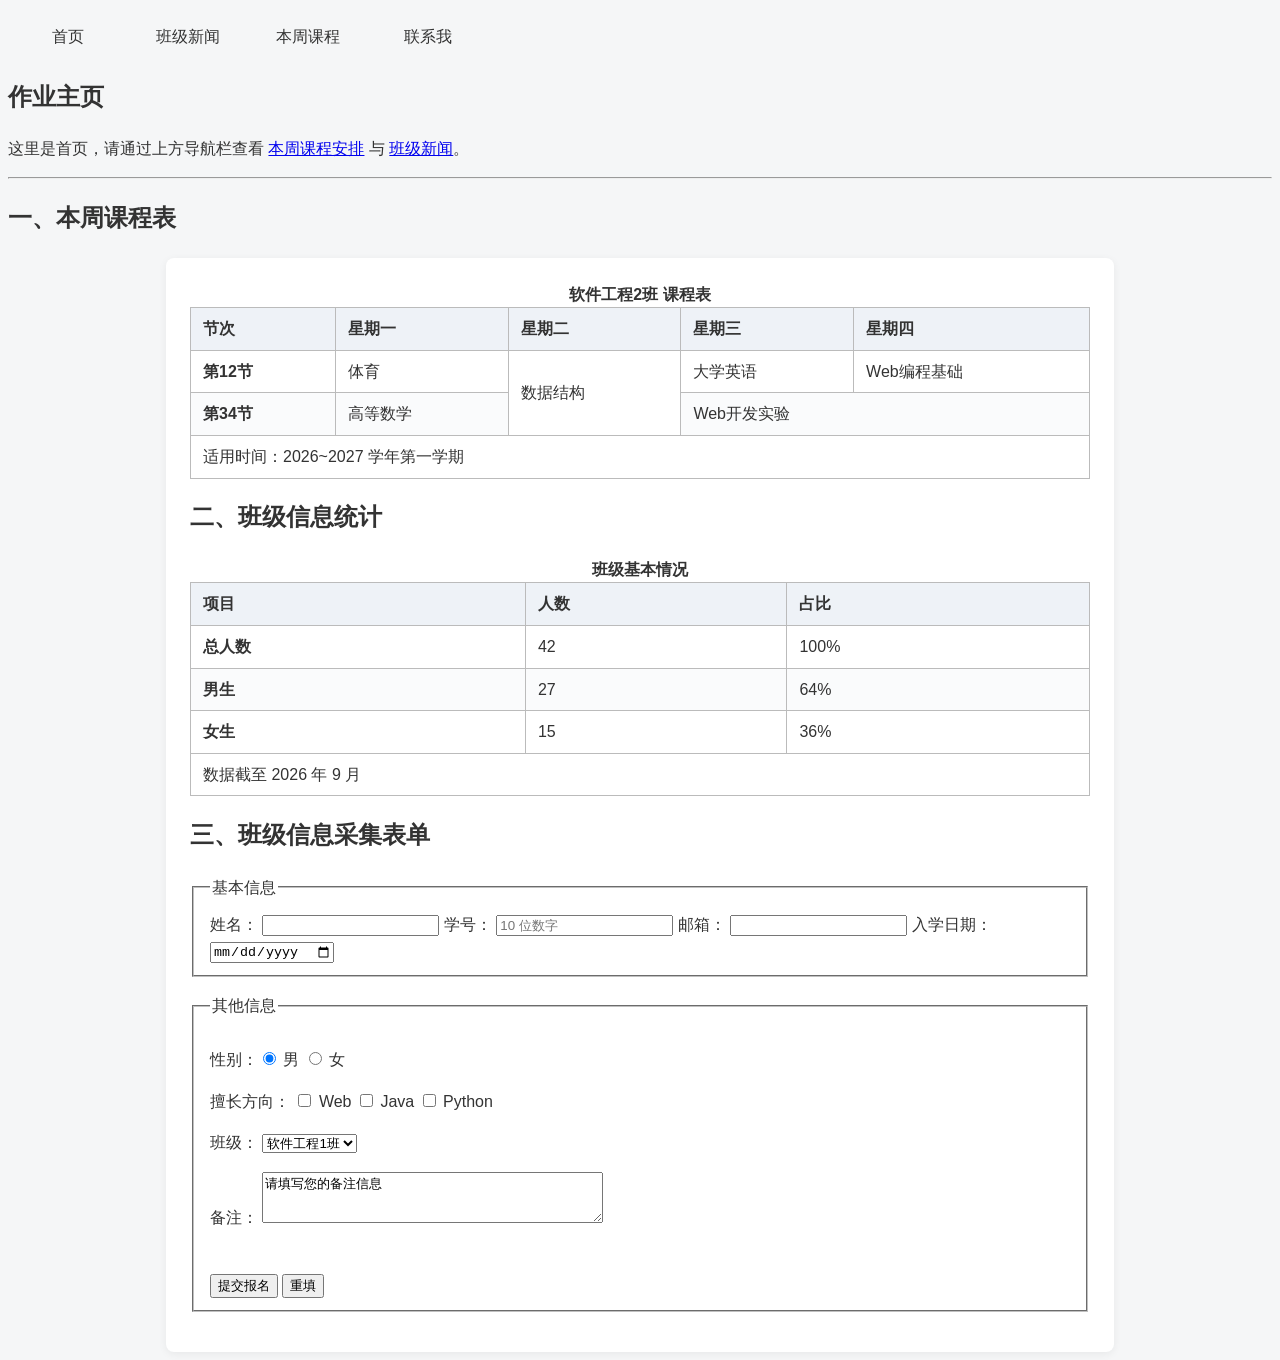
==== index.html @ 96e067d7 "first commit" ====
<!doctype html>
<html lang="en">
  <head>
    <meta charset="UTF-8" />
    <meta name="viewport" content="width=device-width, initial-scale=1.0" />
    <title>首页</title>
    <link rel="stylesheet" href="css/index.css" />
  </head>
  <body>
    <nav>
      <ul class="nav">
        <li><a href="index.html">首页</a></li>
        <li><a href="news.html">班级新闻</a></li>
        <li><a href="#courses">本周课程</a></li>
        <li><a href="#contact">联系我</a></li>
      </ul>
    </nav>

    <h2>作业主页</h2>
    <p>
      这里是首页，请通过上方导航栏查看
      <a href="#courses">本周课程安排</a> 与 <a href="news.html">班级新闻</a>。
    </p>
    <hr />

    <!-- ============================================================
     任务一：本周课程表（表格）
     ============================================================ -->

    <h2>一、本周课程表</h2>

    <!-- TODO 2：给 <table> 加 <caption>，内容写「软件工程2班 课程表」
            （caption 必须是 table 的第一个子元素） -->
            <div class="container">
    <table>
      <caption>
        软件工程2班 课程表
      </caption>
      <!-- TODO 3：把这一行表头用 <thead> 包起来，
              并把里面的 <td> 全部改成 <th scope="col"> -->
      <thead>
        <tr>
          <th scope="col">节次</th>
          <th scope="col">星期一</th>
          <th scope="col">星期二</th>
          <th scope="col">星期三</th>
          <th scope="col">星期四</th>
        </tr>
      </thead>

      <!-- TODO 4：把下面两行数据用 <tbody> 包起来；
              每行的第一个单元格（第12节/第34节）改成 <th scope="row"> -->
      <tbody>
        <tr>
          <th scope="row">第12节</th>
          <td>体育</td>
          <td rowspan="2">数据结构</td>
          <td>大学英语</td>
          <td>Web编程基础</td>
        </tr>
        <tr>
          <th scope="row">第34节</th>
          <td>高等数学</td>
          <td colspan="2">Web开发实验</td>
        </tr>
      </tbody>

      <!-- TODO 5：合并单元格（两处都要做）
              a) 把第一行数据里「数据结构」那个 td 改成跨两行：
                 <td rowspan="2">数据结构</td>
                 然后把第二行数据里对应的那个 <td>数据结构</td> 删掉
              b) 把第二行数据里「高等数学」那个 td 改成跨两列：
                 <td colspan="2">高等数学</td>
                 然后把紧跟其后的 <td>数据结构</td> 删掉
              ⚠ 数格子：表头 5 列 → 每行格子总数必须 = 5 -->

      <!-- TODO 6：用 <tfoot> 加一行表尾，内容是「适用时间：2026~2027 学年第一学期」，
              这一格要跨 5 列：<td colspan="5">……</td> -->
      <tfoot>
        <tr>
          <td colspan="5">适用时间：2026~2027 学年第一学期</td>
        </tr>
      </tfoot>
    </table>

    <!-- ============================================================
     任务二：班级信息统计表（表格）
     ============================================================ -->

    <h2>二、班级信息统计</h2>

    <!-- TODO 7：补全这张表，要求：
              a) 有 <caption>：班级基本情况
              b) 有 <thead>：三列表头 项目 / 人数 / 占比，用 <th scope="col">
              c) 有 <tbody>：三行数据（总人数42 / 男生27 / 女生15 与对应占比），
                 每行第一个格子用 <th scope="row">
              d) 有 <tfoot>：一行说明，跨 3 列 -->
    <table>
      <caption>
        班级基本情况
      </caption>
      <thead>
        <tr>
          <th scope="col">项目</th>
          <th scope="col">人数</th>
          <th scope="col">占比</th>
        </tr>
      </thead>
      <tbody>
        <tr>
          <th scope="row">总人数</th>
          <td>42</td>
          <td>100%</td>
        </tr>
        <tr>
          <th scope="row">男生</th>
          <td>27</td>
          <td>64%</td>
        </tr>
        <tr>
          <th scope="row">女生</th>
          <td>15</td>
          <td>36%</td>
        </tr>
      </tbody>
      <tfoot>
        <tr>
          <td colspan="3">数据截至 2026 年 9 月</td>
        </tr>
      </tfoot>
    </table>

    <!-- ============================================================
     任务三：班级信息采集表单（表单）
     ============================================================ -->

    <h2>三、班级信息采集表单</h2>

    <!-- TODO 8：method 已经写好，检查一下是不是 post；
              action="#" 表示提交到当前页（课堂上不接后端，正常） -->
    <form action="#" method="post">
      <!-- ---------- 分组一：基本信息 ---------- -->
      <fieldset>
        <legend>基本信息</legend>

        <!-- TODO 9：这一组要放 4 个控件，每个都要有 <label>
      
               ① 姓名：<input type="text" name="name" required>
               ② 学号：10 位数字 → pattern="[0-9]{10}"，加 placeholder="10 位数字"，required
               ③ 邮箱：用 HTML5 新类型 type="email"，required
               ④ 入学日期：用 type="date"
               写法两种都行：
                 <label for="s-name">姓名：</label><input id="s-name" ...>
               或 <label>姓名：<input ...></label> -->

        <label for="s-name">姓名：</label>
        <input id="s-name" type="text" name="name" required />
        <label for="s-id">学号：</label>
        <input
          id="s-id"
          type="text"
          name="id"
          pattern="[0-9]{10}"
          placeholder="10 位数字"
          required
        />
        <label for="s-email">邮箱：</label>
        <input id="s-email" type="email" name="email" required />
        <label for="s-date">入学日期：</label>
        <input id="s-date" type="date" name="date" />
      </fieldset>

      <!-- ---------- 分组二：其他信息 ---------- -->
      <fieldset>
        <legend>其他信息</legend>

        <!-- TODO 10：单选按钮（性别）
                要求：两个 radio，name 必须相同才能互斥，其中一个加 checked -->

        <!-- TODO 11：复选框（擅长方向）
                要求：至少 3 个 checkbox，name 相同，value 各不相同 -->

        <!-- TODO 12：下拉列表（班级）+ 多行文本 + 两个按钮
                a) <select name="cls"> 里放 3 个 option，其中「软件工程2班」加 selected
                b) <textarea name="msg" rows="3" cols="40"></textarea>
                   注意：默认值写在标签内容里，不是 value 属性
                c) 两个按钮，type 都要写：
                   <button type="submit">提交报名</button>
                   <button type="reset">重填</button> -->
        <p>
          性别：<input type="radio" name="gender" value="male" checked /> 男
          <input type="radio" name="gender" value="female" /> 女
        </p>
        <p>
          擅长方向： <input type="checkbox" name="skill" value="web" /> Web
          <input type="checkbox" name="skill" value="java" /> Java
          <input type="checkbox" name="skill" value="python" /> Python
        </p>
        <p>
          班级：
          <select name="cls">
            <option value="se1" selected>软件工程1班</option>
            <option value="se2">软件工程2班</option>
            <option value="se3">软件工程3班</option>
          </select>
        </p>
        <p>
          备注：
          <textarea name="msg" rows="3" cols="40">请填写您的备注信息</textarea>
        </p>
        <br />
        <button type="submit">提交报名</button>
        <button type="reset">重填</button>
      </fieldset>
    </form>
            </div>
  </body>
</html>
---- css/index.css ----
/* ===== 1. 全局 ===== */
body {
    font-family: "微软雅黑", Arial, sans-serif;
    color: #333;
    background: #f5f6f7;
    line-height: 1.6;
}
h1 {
    color: #1e40af;
    border-bottom: 3px solid #1e40af; 
    padding-bottom: 8px;
}
caption { font-weight: bold; }


/* ===== 2. 表格 ===== */
table {
    border-collapse: collapse;   /* 相邻边框合并成一条线 */
    width: 100%;
}
th, td {
    border: 1px solid #bbb;      /* 边框三要素：宽 样式 颜色 */
    padding: 8px 12px;           /* 文字别贴着线 */
    text-align: left;
/* background-color: #1a1919; 如果以后给 td 加了背景色，就会盖住 tr 的背景，斑马纹立刻失效。*/ 
}
/* 表头单元格：浅蓝灰底，与数据行区分开。
   注意：只作用于 thead —— 若写成 th，tbody 里的行表头（th[scope="row"]）也会被染色，
   而单元格背景绘制在 tr 背景之上，会把偶数行的斑马纹"顶掉"，导致每行第一格与同行其它格颜色不一致。 */
thead th {
    background-color: #eef2f7;   /* 表头底色：用 background-color 而非 background 简写，避免重置其它背景属性 */
}

/* 行表头：不设底色，继承所在行的斑马纹，仅用字重与数据单元格区分 */
tbody th {
    background-color: transparent;
    font-weight: 600;
}

tbody tr:nth-child(even) {       /* 偶数行浅底 = 斑马纹 */
    background-color: #fafbfc;   /* 同样用 background-color，不用简写 */
}
    
/* ===== 3. 版心卡片 ===== */
.container{
    width: 900px;
    margin: 0 auto;             /* margin: <上下> <左右>，有宽度才能居中 */
    background: #fff;
    padding: 24px;
    border-radius: 8px;
    box-shadow: 0 2px 8px rgba(0,0,0,.06);
}
fieldset { margin-bottom: 16px; padding: 12px 16px; }

/* ===== 4. 导航 ===== */
.nav {
    list-style: none;            /* 去圆点 */
    overflow: hidden;            /* 清浮动 */
    padding-left: 0;
}
.nav li {
    float: left;                 /* 横排 */
    width: 120px;
}
.nav a {
    display: block;              /* 整块可点 */
    text-decoration: none;       /* 去下划线 */
    text-align: center;
    padding: 8px 0;
    color: #333;
}
.nav a:link    { color: #333; }
.nav a:visited { color: #555; }
.nav a:hover   { background: #1e40af; color: #fff; }
.nav a:active  { background: #16348f; color: #fff; }
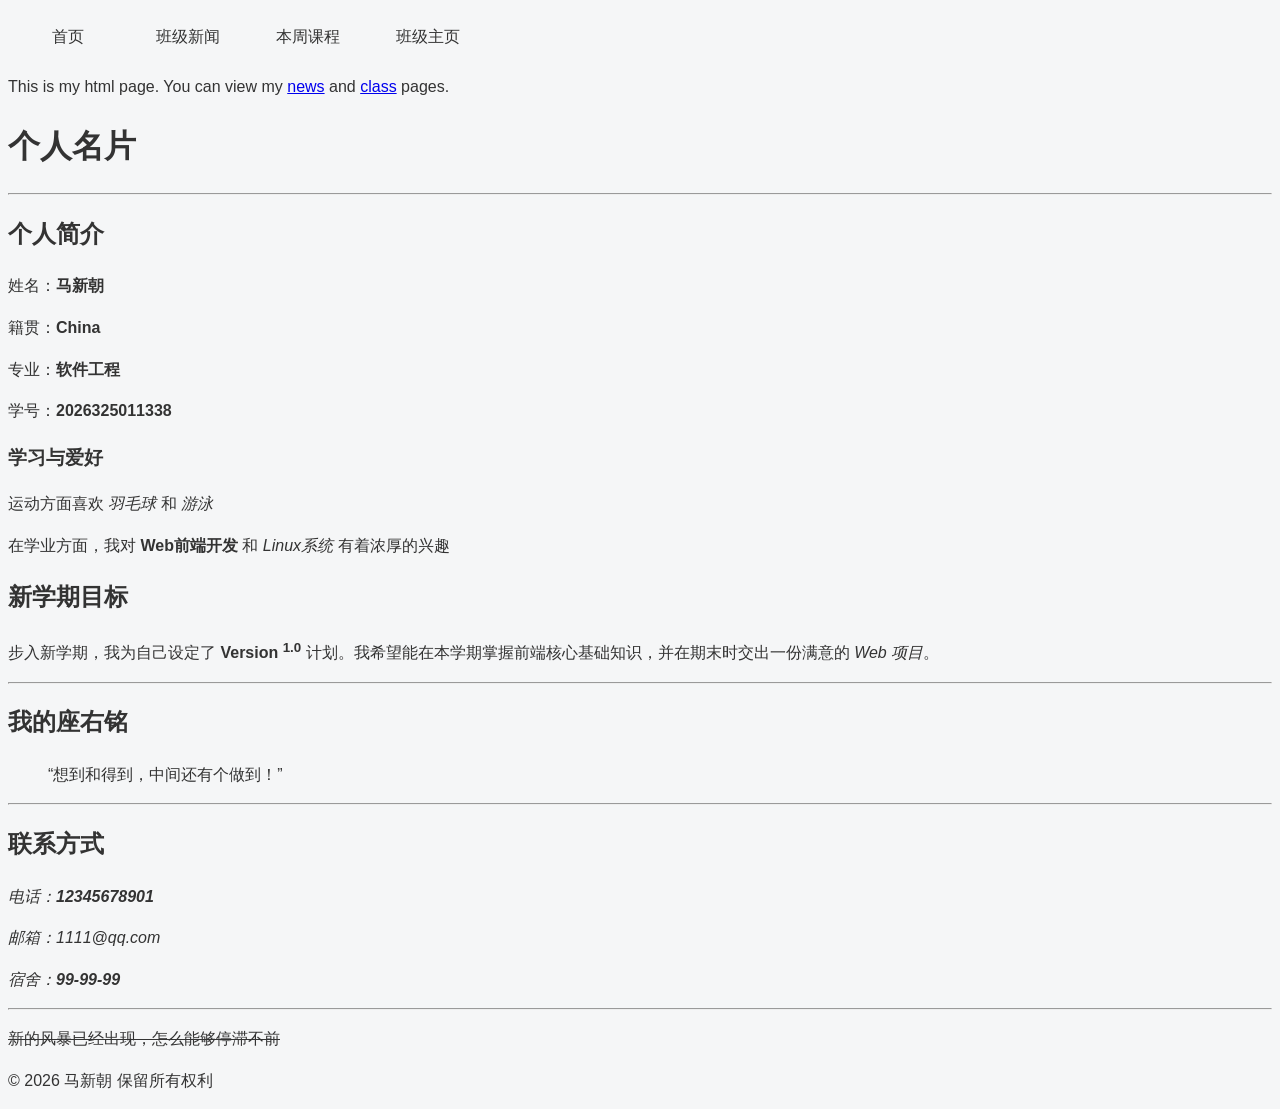
==== commit 34d6fb4a: "新增课程页与公共样式，更新首页和新闻页" ====
--- a/index.html
+++ b/index.html
@@ -1,9 +1,10 @@
 <!doctype html>
-<html lang="en">
+<html lang="zh-CN">
   <head>
     <meta charset="UTF-8" />
     <meta name="viewport" content="width=device-width, initial-scale=1.0" />
-    <title>首页</title>
+    <title>个人主页</title>
+    <link rel="stylesheet" href="css/common.css" />
     <link rel="stylesheet" href="css/index.css" />
   </head>
   <body>
@@ -12,207 +13,67 @@
         <li><a href="index.html">首页</a></li>
         <li><a href="news.html">班级新闻</a></li>
         <li><a href="#courses">本周课程</a></li>
-        <li><a href="#contact">联系我</a></li>
+        <li><a href="class.html">班级主页</a></li>
       </ul>
     </nav>
+    <p>
+      This is my html page. You can view my <a href="news.html">news</a> and <a href="class.html">class</a> pages.
+    </p>
 
-    <h2>作业主页</h2>
-    <p>
-      这里是首页，请通过上方导航栏查看
-      <a href="#courses">本周课程安排</a> 与 <a href="news.html">班级新闻</a>。
-    </p>
-    <hr />
+     <!-- 1. 主标题 -->
+    <h1>个人名片</h1>
+    
+    <hr>
 
-    <!-- ============================================================
-     任务一：本周课程表（表格）
-     ============================================================ -->
+    <!-- 2. 二级标题与段落 -->
+    <h2>个人简介</h2>
+    <!-- 段落 1 -->
+    <p>姓名：<strong>马新朝</strong></p>
+    <!-- 来自 <em>河南南阳</em> -->
+    <p>籍贯：<strong>China</strong></p>
+    <p>专业：<strong>软件工程</strong></p>
+    <p>学号：<strong>2026325011338</strong></p>
 
-    <h2>一、本周课程表</h2>
+    <!-- 3. 三级标题 -->
+    <h3>学习与爱好</h3>
+    <!-- 段落 2 -->
+    <p>运动方面喜欢 <em>羽毛球</em> 和 <em>游泳</em></p>
+    <p>在学业方面，我对 <strong>Web前端开发</strong> 和 <em>Linux系统</em> 有着浓厚的兴趣</p>
+    <!-- 区块分隔：学习目标 -->
+    <h2>新学期目标</h2>
+    <!-- 段落 3 -->
+    <p>步入新学期，我为自己设定了 <strong>Version <sup>1.0</sup></strong> 计划。我希望能在本学期掌握前端核心基础知识，并在期末时交出一份满意的 <em>Web 项目</em>。</p>
 
-    <!-- TODO 2：给 <table> 加 <caption>，内容写「软件工程2班 课程表」
-            （caption 必须是 table 的第一个子元素） -->
-            <div class="container">
-    <table>
-      <caption>
-        软件工程2班 课程表
-      </caption>
-      <!-- TODO 3：把这一行表头用 <thead> 包起来，
-              并把里面的 <td> 全部改成 <th scope="col"> -->
-      <thead>
-        <tr>
-          <th scope="col">节次</th>
-          <th scope="col">星期一</th>
-          <th scope="col">星期二</th>
-          <th scope="col">星期三</th>
-          <th scope="col">星期四</th>
-        </tr>
-      </thead>
+    <hr>
 
-      <!-- TODO 4：把下面两行数据用 <tbody> 包起来；
-              每行的第一个单元格（第12节/第34节）改成 <th scope="row"> -->
-      <tbody>
-        <tr>
-          <th scope="row">第12节</th>
-          <td>体育</td>
-          <td rowspan="2">数据结构</td>
-          <td>大学英语</td>
-          <td>Web编程基础</td>
-        </tr>
-        <tr>
-          <th scope="row">第34节</th>
-          <td>高等数学</td>
-          <td colspan="2">Web开发实验</td>
-        </tr>
-      </tbody>
+    <!-- 区块分隔：人生格言 -->
+    <h2>我的座右铭</h2>
+    <!-- 10. 使用 blockquote 展示格言 -->
+    <blockquote>
+        “想到和得到，中间还有个做到！”
+    </blockquote>
 
-      <!-- TODO 5：合并单元格（两处都要做）
-              a) 把第一行数据里「数据结构」那个 td 改成跨两行：
-                 <td rowspan="2">数据结构</td>
-                 然后把第二行数据里对应的那个 <td>数据结构</td> 删掉
-              b) 把第二行数据里「高等数学」那个 td 改成跨两列：
-                 <td colspan="2">高等数学</td>
-                 然后把紧跟其后的 <td>数据结构</td> 删掉
-              ⚠ 数格子：表头 5 列 → 每行格子总数必须 = 5 -->
+    <hr>
 
-      <!-- TODO 6：用 <tfoot> 加一行表尾，内容是「适用时间：2026~2027 学年第一学期」，
-              这一格要跨 5 列：<td colspan="5">……</td> -->
-      <tfoot>
-        <tr>
-          <td colspan="5">适用时间：2026~2027 学年第一学期</td>
-        </tr>
-      </tfoot>
-    </table>
+    <!-- 区块分隔：联系方式 -->
+    <h2>联系方式</h2>
+    <!-- 7. 使用 address 添加联系方式 -->
+    <address>
+        <p>电话：<strong>12345678901</strong></p>
+        <p>邮箱：<em>1111@qq.com</em></p>
+        <p>宿舍：<strong>99-99-99</strong></p>
+    </address>
 
-    <!-- ============================================================
-     任务二：班级信息统计表（表格）
-     ============================================================ -->
+    <hr>
 
-    <h2>二、班级信息统计</h2>
+    <!-- 加分项：版权信息、删除线 -->
+    <footer>
+        <!-- 使用 del 展示已删除信息 -->
+        <p><del>新的风暴已经出现，怎么能够停滞不前</del></p>
+        <!-- 使用 &copy; 添加版权信息 -->
+        <p>&copy; 2026 马新朝 保留所有权利</p>
+    </footer>
 
-    <!-- TODO 7：补全这张表，要求：
-              a) 有 <caption>：班级基本情况
-              b) 有 <thead>：三列表头 项目 / 人数 / 占比，用 <th scope="col">
-              c) 有 <tbody>：三行数据（总人数42 / 男生27 / 女生15 与对应占比），
-                 每行第一个格子用 <th scope="row">
-              d) 有 <tfoot>：一行说明，跨 3 列 -->
-    <table>
-      <caption>
-        班级基本情况
-      </caption>
-      <thead>
-        <tr>
-          <th scope="col">项目</th>
-          <th scope="col">人数</th>
-          <th scope="col">占比</th>
-        </tr>
-      </thead>
-      <tbody>
-        <tr>
-          <th scope="row">总人数</th>
-          <td>42</td>
-          <td>100%</td>
-        </tr>
-        <tr>
-          <th scope="row">男生</th>
-          <td>27</td>
-          <td>64%</td>
-        </tr>
-        <tr>
-          <th scope="row">女生</th>
-          <td>15</td>
-          <td>36%</td>
-        </tr>
-      </tbody>
-      <tfoot>
-        <tr>
-          <td colspan="3">数据截至 2026 年 9 月</td>
-        </tr>
-      </tfoot>
-    </table>
-
-    <!-- ============================================================
-     任务三：班级信息采集表单（表单）
-     ============================================================ -->
-
-    <h2>三、班级信息采集表单</h2>
-
-    <!-- TODO 8：method 已经写好，检查一下是不是 post；
-              action="#" 表示提交到当前页（课堂上不接后端，正常） -->
-    <form action="#" method="post">
-      <!-- ---------- 分组一：基本信息 ---------- -->
-      <fieldset>
-        <legend>基本信息</legend>
-
-        <!-- TODO 9：这一组要放 4 个控件，每个都要有 <label>
-      
-               ① 姓名：<input type="text" name="name" required>
-               ② 学号：10 位数字 → pattern="[0-9]{10}"，加 placeholder="10 位数字"，required
-               ③ 邮箱：用 HTML5 新类型 type="email"，required
-               ④ 入学日期：用 type="date"
-               写法两种都行：
-                 <label for="s-name">姓名：</label><input id="s-name" ...>
-               或 <label>姓名：<input ...></label> -->
-
-        <label for="s-name">姓名：</label>
-        <input id="s-name" type="text" name="name" required />
-        <label for="s-id">学号：</label>
-        <input
-          id="s-id"
-          type="text"
-          name="id"
-          pattern="[0-9]{10}"
-          placeholder="10 位数字"
-          required
-        />
-        <label for="s-email">邮箱：</label>
-        <input id="s-email" type="email" name="email" required />
-        <label for="s-date">入学日期：</label>
-        <input id="s-date" type="date" name="date" />
-      </fieldset>
-
-      <!-- ---------- 分组二：其他信息 ---------- -->
-      <fieldset>
-        <legend>其他信息</legend>
-
-        <!-- TODO 10：单选按钮（性别）
-                要求：两个 radio，name 必须相同才能互斥，其中一个加 checked -->
-
-        <!-- TODO 11：复选框（擅长方向）
-                要求：至少 3 个 checkbox，name 相同，value 各不相同 -->
-
-        <!-- TODO 12：下拉列表（班级）+ 多行文本 + 两个按钮
-                a) <select name="cls"> 里放 3 个 option，其中「软件工程2班」加 selected
-                b) <textarea name="msg" rows="3" cols="40"></textarea>
-                   注意：默认值写在标签内容里，不是 value 属性
-                c) 两个按钮，type 都要写：
-                   <button type="submit">提交报名</button>
-                   <button type="reset">重填</button> -->
-        <p>
-          性别：<input type="radio" name="gender" value="male" checked /> 男
-          <input type="radio" name="gender" value="female" /> 女
-        </p>
-        <p>
-          擅长方向： <input type="checkbox" name="skill" value="web" /> Web
-          <input type="checkbox" name="skill" value="java" /> Java
-          <input type="checkbox" name="skill" value="python" /> Python
-        </p>
-        <p>
-          班级：
-          <select name="cls">
-            <option value="se1" selected>软件工程1班</option>
-            <option value="se2">软件工程2班</option>
-            <option value="se3">软件工程3班</option>
-          </select>
-        </p>
-        <p>
-          备注：
-          <textarea name="msg" rows="3" cols="40">请填写您的备注信息</textarea>
-        </p>
-        <br />
-        <button type="submit">提交报名</button>
-        <button type="reset">重填</button>
-      </fieldset>
-    </form>
-            </div>
+    
   </body>
 </html>
--- a/css/common.css
+++ b/css/common.css
@@ -0,0 +1,30 @@
+    /* ===== 1. 全局 ===== */
+body {
+    font-family: "微软雅黑", Arial, sans-serif;
+    color: #333;
+    background: #f5f6f7;
+    line-height: 1.6;
+}
+
+/* 导航 */
+.nav {
+    list-style: none;            /* 去圆点 */
+    overflow: hidden;            /* 清浮动 */
+    padding-left: 0;
+}
+.nav li {
+    float: left;                 /* 横排 */
+    width: 120px;
+}
+.nav a {
+    display: block;              /* 整块可点 */
+    text-decoration: none;       /* 去下划线 */
+    text-align: center;
+    padding: 8px 0;
+    color: #333;
+}
+.nav a:link    { color: #333; }
+.nav a:visited { color: #555; }
+.nav a:hover   { background: #1e40af; color: #fff; }
+.nav a:active  { background: #16348f; color: #fff; }
+    
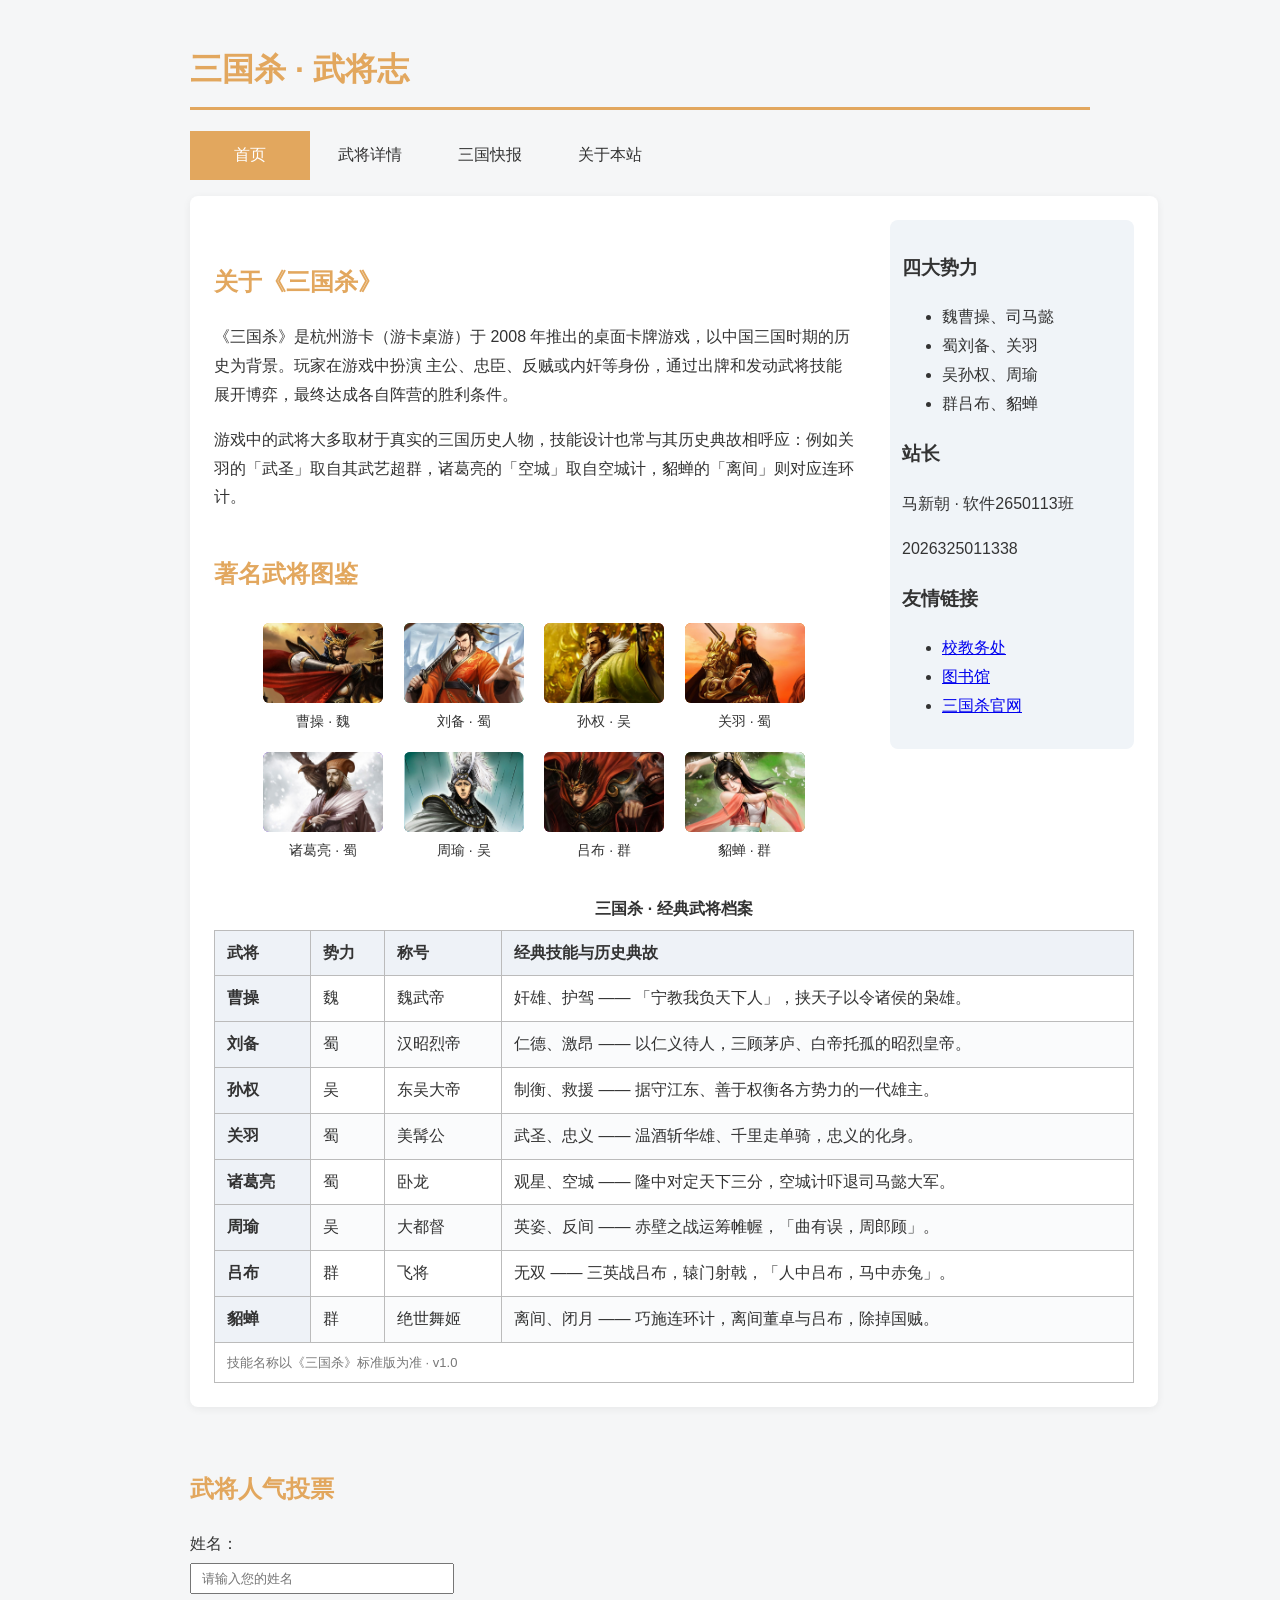
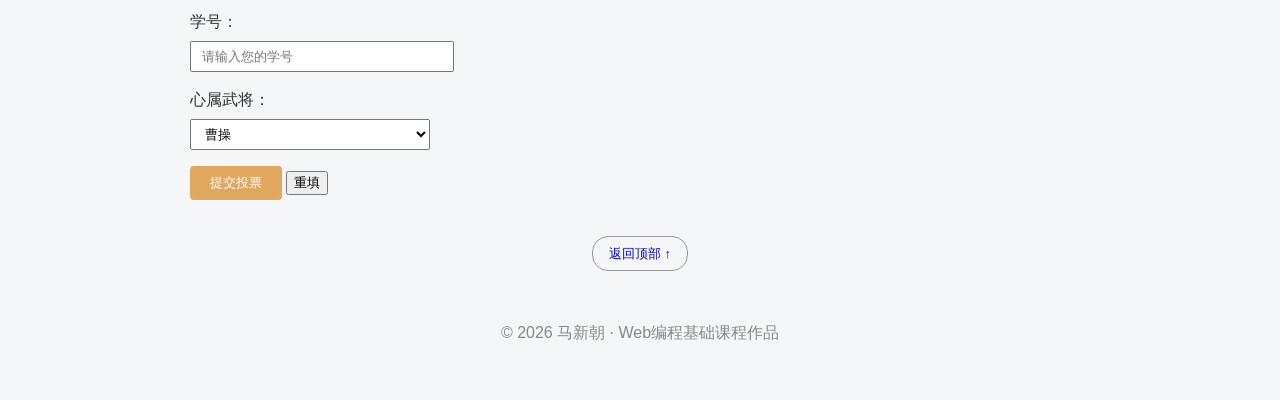
==== commit 0836fcaa: "更新个人网页为三国杀主题" ====
--- a/index.html
+++ b/index.html
@@ -3,77 +3,373 @@
   <head>
     <meta charset="UTF-8" />
     <meta name="viewport" content="width=device-width, initial-scale=1.0" />
-    <title>个人主页</title>
+    <title>三国杀 · 武将志</title>
     <link rel="stylesheet" href="css/common.css" />
+    <link rel="stylesheet" href="css/style.css" />
     <link rel="stylesheet" href="css/index.css" />
   </head>
   <body>
+    <header id="top"><h1>三国杀 · 武将志</h1></header>
+    <!-- 主页导航栏 -->
     <nav>
       <ul class="nav">
-        <li><a href="index.html">首页</a></li>
-        <li><a href="news.html">班级新闻</a></li>
-        <li><a href="#courses">本周课程</a></li>
-        <li><a href="class.html">班级主页</a></li>
+        <li class="active"><a href="index.html">首页</a></li>
+        <li><a href="hero.html">武将详情</a></li>
+        <li><a href="news.html">三国快报</a></li>
+        <li><a href="about.html">关于本站</a></li>
       </ul>
     </nav>
-    <p>
-      This is my html page. You can view my <a href="news.html">news</a> and <a href="class.html">class</a> pages.
+
+    <!-- 主体内容 -->
+    <div class="container">
+      <main>
+        <h2>关于《三国杀》</h2>
+        <p>
+          《三国杀》是杭州游卡（游卡桌游）于 2008
+          年推出的桌面卡牌游戏，以中国三国时期的历史为背景。玩家在游戏中扮演
+          主公、忠臣、反贼或内奸等身份，通过出牌和发动武将技能展开博弈，最终达成各自阵营的胜利条件。
+        </p>
+        <p>
+          游戏中的武将大多取材于真实的三国历史人物，技能设计也常与其历史典故相呼应：例如关羽的「武圣」取自其武艺超群，诸葛亮的「空城」取自空城计，貂蝉的「离间」则对应连环计。
+        </p>
+
+        <!-- 相册集，主体卡片部分 -->
+        <h2>著名武将图鉴</h2>
+        <ul id="album">
+          <li>
+            <a class="zoom" href="#view-caocao" title="点击查看大图">
+              <img
+                class="ph ph1"
+                src="images/hero-caocao.jpg"
+                alt="三国杀武将曹操形象"
+              />
+            </a>
+            <img
+              class="preview"
+              src="images/hero-caocao.jpg"
+              alt=""
+              aria-hidden="true"
+            />
+            <a href="#hero-caocao">曹操 · 魏</a>
+          </li>
+          <li>
+            <a class="zoom" href="#view-liubei" title="点击查看大图">
+              <img
+                class="ph ph2"
+                src="images/hero-liubei.jpg"
+                alt="三国杀武将刘备形象"
+              />
+            </a>
+            <img
+              class="preview"
+              src="images/hero-liubei.jpg"
+              alt=""
+              aria-hidden="true"
+            />
+            <a href="#hero-liubei">刘备 · 蜀</a>
+          </li>
+          <li>
+            <a class="zoom" href="#view-sunquan" title="点击查看大图">
+              <img
+                class="ph ph3"
+                src="images/hero-sunquan.jpg"
+                alt="三国杀武将孙权形象"
+              />
+            </a>
+            <img
+              class="preview"
+              src="images/hero-sunquan.jpg"
+              alt=""
+              aria-hidden="true"
+            />
+            <a href="#hero-sunquan">孙权 · 吴</a>
+          </li>
+          <li>
+            <a class="zoom" href="#view-guanyu" title="点击查看大图">
+              <img
+                class="ph ph4"
+                src="images/hero-guanyu.jpg"
+                alt="三国杀武将关羽形象"
+              />
+            </a>
+            <img
+              class="preview"
+              src="images/hero-guanyu.jpg"
+              alt=""
+              aria-hidden="true"
+            />
+            <a href="#hero-guanyu">关羽 · 蜀</a>
+          </li>
+          <li>
+            <a class="zoom" href="#view-zhugeliang" title="点击查看大图">
+              <img
+                class="ph ph5"
+                src="images/hero-zhugeliang.jpg"
+                alt="三国杀武将诸葛亮形象"
+              />
+            </a>
+            <img
+              class="preview"
+              src="images/hero-zhugeliang.jpg"
+              alt=""
+              aria-hidden="true"
+            />
+            <a href="#hero-zhugeliang">诸葛亮 · 蜀</a>
+          </li>
+          <li>
+            <a class="zoom" href="#view-zhouyu" title="点击查看大图">
+              <img
+                class="ph ph6"
+                src="images/hero-zhouyu.jpg"
+                alt="三国杀武将周瑜形象"
+              />
+            </a>
+            <img
+              class="preview"
+              src="images/hero-zhouyu.jpg"
+              alt=""
+              aria-hidden="true"
+            />
+            <a href="#hero-zhouyu">周瑜 · 吴</a>
+          </li>
+          <li>
+            <a class="zoom" href="#view-lvbu" title="点击查看大图">
+              <img
+                class="ph ph7"
+                src="images/hero-lvbu.jpg"
+                alt="三国杀武将吕布形象"
+              />
+            </a>
+            <img
+              class="preview"
+              src="images/hero-lvbu.jpg"
+              alt=""
+              aria-hidden="true"
+            />
+            <a href="#hero-lvbu">吕布 · 群</a>
+          </li>
+          <li>
+            <a class="zoom" href="#view-diaochan" title="点击查看大图">
+              <img
+                class="ph ph8"
+                src="images/hero-diaochan.jpg"
+                alt="三国杀武将貂蝉形象"
+              />
+            </a>
+            <img
+              class="preview"
+              src="images/hero-diaochan.jpg"
+              alt=""
+              aria-hidden="true"
+            />
+            <a href="#hero-diaochan">貂蝉 · 群</a>
+          </li>
+          <!-- 共 8 项：ph1~ph8 仅作加载时的势力底色 -->
+        </ul>
+
+        <!-- 点击放大：全屏查看层（纯 CSS :target 实现，无需 JS） -->
+        <figure class="viewer" id="view-caocao">
+          <img src="images/hero-caocao.jpg" alt="三国杀武将曹操形象" />
+          <figcaption>
+            曹操 · 魏 —— 魏武帝<a href="#album">关闭 ✕</a>
+          </figcaption>
+        </figure>
+        <figure class="viewer" id="view-liubei">
+          <img src="images/hero-liubei.jpg" alt="三国杀武将刘备形象" />
+          <figcaption>
+            刘备 · 蜀 —— 汉昭烈帝<a href="#album">关闭 ✕</a>
+          </figcaption>
+        </figure>
+        <figure class="viewer" id="view-sunquan">
+          <img src="images/hero-sunquan.jpg" alt="三国杀武将孙权形象" />
+          <figcaption>
+            孙权 · 吴 —— 东吴大帝<a href="#album">关闭 ✕</a>
+          </figcaption>
+        </figure>
+        <figure class="viewer" id="view-guanyu">
+          <img src="images/hero-guanyu.jpg" alt="三国杀武将关羽形象" />
+          <figcaption>
+            关羽 · 蜀 —— 美髯公<a href="#album">关闭 ✕</a>
+          </figcaption>
+        </figure>
+        <figure class="viewer" id="view-zhugeliang">
+          <img src="images/hero-zhugeliang.jpg" alt="三国杀武将诸葛亮形象" />
+          <figcaption>
+            诸葛亮 · 蜀 —— 卧龙<a href="#album">关闭 ✕</a>
+          </figcaption>
+        </figure>
+        <figure class="viewer" id="view-zhouyu">
+          <img src="images/hero-zhouyu.jpg" alt="三国杀武将周瑜形象" />
+          <figcaption>
+            周瑜 · 吴 —— 大都督<a href="#album">关闭 ✕</a>
+          </figcaption>
+        </figure>
+        <figure class="viewer" id="view-lvbu">
+          <img src="images/hero-lvbu.jpg" alt="三国杀武将吕布形象" />
+          <figcaption>吕布 · 群 —— 飞将<a href="#album">关闭 ✕</a></figcaption>
+        </figure>
+        <figure class="viewer" id="view-diaochan">
+          <img src="images/hero-diaochan.jpg" alt="三国杀武将貂蝉形象" />
+          <figcaption>
+            貂蝉 · 群 —— 绝世舞姬<a href="#album">关闭 ✕</a>
+          </figcaption>
+        </figure>
+      </main>
+      <!-- 侧边介绍栏 -->
+      <aside>
+        <h3>四大势力</h3>
+        <ul>
+          <li><span class="tag wei">魏</span>曹操、司马懿</li>
+          <li><span class="tag shu">蜀</span>刘备、关羽</li>
+          <li><span class="tag wu">吴</span>孙权、周瑜</li>
+          <li><span class="tag qun">群</span>吕布、貂蝉</li>
+        </ul>
+        <h3>站长</h3>
+        <p>马新朝 · 软件2650113班</p>
+        <p>2026325011338</p>
+        <h3>友情链接</h3>
+        <ul>
+          <li><a href="https://jw.huel.edu.cn/">校教务处</a></li>
+          <li><a href="https://lib.huel.edu.cn/">图书馆</a></li>
+          <li><a href="https://www.sanguosha.cn/">三国杀官网</a></li>
+        </ul>
+      </aside>
+
+      <table class="spec">
+        <caption>
+          三国杀 · 经典武将档案
+        </caption>
+        <thead>
+          <tr>
+            <th scope="col">武将</th>
+            <th scope="col">势力</th>
+            <th scope="col">称号</th>
+            <th scope="col">经典技能与历史典故</th>
+          </tr>
+        </thead>
+        <tbody>
+          <tr id="hero-caocao">
+            <th scope="row">曹操</th>
+            <td><span class="tag wei">魏</span></td>
+            <td>魏武帝</td>
+            <td>奸雄、护驾 —— 「宁教我负天下人」，挟天子以令诸侯的枭雄。</td>
+          </tr>
+          <tr id="hero-liubei">
+            <th scope="row">刘备</th>
+            <td><span class="tag shu">蜀</span></td>
+            <td>汉昭烈帝</td>
+            <td>仁德、激昂 —— 以仁义待人，三顾茅庐、白帝托孤的昭烈皇帝。</td>
+          </tr>
+          <tr id="hero-sunquan">
+            <th scope="row">孙权</th>
+            <td><span class="tag wu">吴</span></td>
+            <td>东吴大帝</td>
+            <td>制衡、救援 —— 据守江东、善于权衡各方势力的一代雄主。</td>
+          </tr>
+          <tr id="hero-guanyu">
+            <th scope="row">关羽</th>
+            <td><span class="tag shu">蜀</span></td>
+            <td>美髯公</td>
+            <td>武圣、忠义 —— 温酒斩华雄、千里走单骑，忠义的化身。</td>
+          </tr>
+          <tr id="hero-zhugeliang">
+            <th scope="row">诸葛亮</th>
+            <td><span class="tag shu">蜀</span></td>
+            <td>卧龙</td>
+            <td>观星、空城 —— 隆中对定天下三分，空城计吓退司马懿大军。</td>
+          </tr>
+          <tr id="hero-zhouyu">
+            <th scope="row">周瑜</th>
+            <td><span class="tag wu">吴</span></td>
+            <td>大都督</td>
+            <td>英姿、反间 —— 赤壁之战运筹帷幄，「曲有误，周郎顾」。</td>
+          </tr>
+          <tr id="hero-lvbu">
+            <th scope="row">吕布</th>
+            <td><span class="tag qun">群</span></td>
+            <td>飞将</td>
+            <td>无双 —— 三英战吕布，辕门射戟，「人中吕布，马中赤兔」。</td>
+          </tr>
+          <tr id="hero-diaochan">
+            <th scope="row">貂蝉</th>
+            <td><span class="tag qun">群</span></td>
+            <td>绝世舞姬</td>
+            <td>离间、闭月 —— 巧施连环计，离间董卓与吕布，除掉国贼。</td>
+          </tr>
+        </tbody>
+        <tfoot>
+          <tr>
+            <td colspan="4">技能名称以《三国杀》标准版为准 · v1.0</td>
+          </tr>
+        </tfoot>
+      </table>
+    </div>
+
+    <!-- 投票区：为您心仪的武将投上一票吧 -->
+    <!-- 武将人气投票：form 保证提交/重置按钮生效 -->
+    <form class="order" action="#" method="post">
+      <h2>武将人气投票</h2>
+
+      <p class="field">
+        <label for="s-name">姓名：</label>
+        <input
+          type="text"
+          id="s-name"
+          name="name"
+          placeholder="请输入您的姓名"
+          required
+        />
+      </p>
+
+      <p class="field">
+        <label for="s-id">学号：</label>
+        <input
+          id="s-id"
+          type="text"
+          name="id"
+          pattern="[0-9]{10}"
+          placeholder="请输入您的学号"
+          required
+        />
+      </p>
+
+      <p class="field">
+        <label for="s-hero">心属武将：</label>
+        <select id="s-hero" name="hero">
+          <optgroup label="魏国">
+            <option value="caocao">曹操</option>
+            <option value="simayi">司马懿</option>
+            <option value="guojia">郭嘉</option>
+          </optgroup>
+          <optgroup label="蜀国">
+            <option value="liubei">刘备</option>
+            <option value="guanyu">关羽</option>
+            <option value="zhugeliang">诸葛亮</option>
+          </optgroup>
+          <optgroup label="吴国">
+            <option value="sunquan">孙权</option>
+            <option value="zhouyu">周瑜</option>
+            <option value="huanggai">黄盖</option>
+          </optgroup>
+          <optgroup label="群雄">
+            <option value="lvbu">吕布</option>
+            <option value="diaochan">貂蝉</option>
+            <option value="huatuo">华佗</option>
+          </optgroup>
+        </select>
+      </p>
+
+      <p class="actions">
+        <button type="submit">提交投票</button>
+        <button type="reset">重填</button>
+      </p>
+    </form>
+
+    <!-- 返回顶部 -->
+    <p class="back-top">
+      <a href="#top">返回顶部 ↑</a>
     </p>
 
-     <!-- 1. 主标题 -->
-    <h1>个人名片</h1>
-    
-    <hr>
-
-    <!-- 2. 二级标题与段落 -->
-    <h2>个人简介</h2>
-    <!-- 段落 1 -->
-    <p>姓名：<strong>马新朝</strong></p>
-    <!-- 来自 <em>河南南阳</em> -->
-    <p>籍贯：<strong>China</strong></p>
-    <p>专业：<strong>软件工程</strong></p>
-    <p>学号：<strong>2026325011338</strong></p>
-
-    <!-- 3. 三级标题 -->
-    <h3>学习与爱好</h3>
-    <!-- 段落 2 -->
-    <p>运动方面喜欢 <em>羽毛球</em> 和 <em>游泳</em></p>
-    <p>在学业方面，我对 <strong>Web前端开发</strong> 和 <em>Linux系统</em> 有着浓厚的兴趣</p>
-    <!-- 区块分隔：学习目标 -->
-    <h2>新学期目标</h2>
-    <!-- 段落 3 -->
-    <p>步入新学期，我为自己设定了 <strong>Version <sup>1.0</sup></strong> 计划。我希望能在本学期掌握前端核心基础知识，并在期末时交出一份满意的 <em>Web 项目</em>。</p>
-
-    <hr>
-
-    <!-- 区块分隔：人生格言 -->
-    <h2>我的座右铭</h2>
-    <!-- 10. 使用 blockquote 展示格言 -->
-    <blockquote>
-        “想到和得到，中间还有个做到！”
-    </blockquote>
-
-    <hr>
-
-    <!-- 区块分隔：联系方式 -->
-    <h2>联系方式</h2>
-    <!-- 7. 使用 address 添加联系方式 -->
-    <address>
-        <p>电话：<strong>12345678901</strong></p>
-        <p>邮箱：<em>1111@qq.com</em></p>
-        <p>宿舍：<strong>99-99-99</strong></p>
-    </address>
-
-    <hr>
-
-    <!-- 加分项：版权信息、删除线 -->
-    <footer>
-        <!-- 使用 del 展示已删除信息 -->
-        <p><del>新的风暴已经出现，怎么能够停滞不前</del></p>
-        <!-- 使用 &copy; 添加版权信息 -->
-        <p>&copy; 2026 马新朝 保留所有权利</p>
-    </footer>
-
-    
+    <footer><p>&copy; 2026 马新朝 · Web编程基础课程作品</p></footer>
   </body>
 </html>
--- a/css/common.css
+++ b/css/common.css
@@ -25,6 +25,6 @@
 }
 .nav a:link    { color: #333; }
 .nav a:visited { color: #555; }
-.nav a:hover   { background: #1e40af; color: #fff; }
-.nav a:active  { background: #16348f; color: #fff; }
+.nav a:hover   { background: #e2a75e; color: #fff; }
+.nav a:active  { background: #e2a75e; color: #fff; }
     
--- a/css/style.css
+++ b/css/style.css
@@ -0,0 +1,326 @@
+/* ============================================================
+   实验六 · 起始样式表（css/style.css）
+   ------------------------------------------------------------
+   1–4 分区是第八章的成果，本次【不需要改动】；
+   今天只做 5、6 分区（TODO），并新增 7、8 分区。
+   ============================================================ */
+
+/* ===== 1. 全局 ===== */
+body {
+    font-family: "微软雅黑", Arial, sans-serif;
+    color: #333;
+    background: #f5f6f7;
+    line-height: 1.6;
+}
+/* 居中样式 */
+body {
+    font-family: "Microsoft YaHei", Arial, sans-serif;
+    max-width: 900px;
+    margin: 0 auto;
+    padding: 20px;
+    line-height: 1.8;
+}
+
+h1 {
+    color: #e2a75e;
+    border-bottom: 3px solid #e2a75e;
+    padding-bottom: 8px;
+}
+
+caption {
+    font-weight: bold;
+    padding: 6px 0;
+}
+
+/* ===== 2. 表格 ===== */
+table {
+    border-collapse: collapse;
+    width: 100%;
+}
+
+th,
+td {
+    border: 1px solid #bbb;
+    padding: 8px 12px;
+    text-align: left;
+}
+
+th {
+    background: #eef2f7;
+}
+
+tbody tr:nth-child(even) {
+    background: #fafbfc;
+}
+
+tfoot td {
+    color: #777;
+    font-size: 13px;
+}
+
+/* ===== 3. 版心卡片 ===== */
+.container {
+    width: 920px;
+    margin: 0 auto;
+    background: #fff;
+    padding: 24px;
+    border-radius: 8px;
+    box-shadow: 0 2px 8px rgba(0, 0, 0, 0.06);
+}
+
+fieldset {
+    margin-bottom: 16px;
+    padding: 12px 16px;
+}
+
+/* ===== 4. 导航 ===== */
+.nav {
+    list-style: none;
+    overflow: hidden;
+    padding-left: 0;
+}
+
+.nav li {
+    float: left;
+    width: 120px;
+}
+
+.nav a {
+    display: block;
+    text-decoration: none;
+    text-align: center;
+    padding: 8px 0;
+}
+
+.nav a:link {
+    color: #333;
+}
+
+.nav a:visited {
+    color: #555;
+}
+
+.nav a:hover {
+    background: #e2a75e;
+    color: #fff;
+}
+
+.nav a:active {
+    background: #e2a75e;
+    color: #fff;
+}
+
+/* ===== 班级新闻news.html =====*/
+.wrap {
+    max-width: 960px;
+    margin: 0 auto;
+    padding: 20px;
+    background: #fff;
+    min-height: 90vh;
+}
+
+h1 {
+    color: #e2a75e;
+}
+
+hr {
+    border: none;
+    border-top: 2px solid #dbe7fe;
+    margin: 12px 0 20px;
+}
+
+/* 目录：本页核心是锚点跳转 */
+.toc {
+    background: #f3f4f6;
+    border-left: 4px solid #e2a75e;
+    padding: 12px 20px;
+}
+
+.toc a {
+    color: #e2a75e;
+    text-decoration: none;
+    margin-right: 12px;
+}
+
+.toc a:hover {
+    text-decoration: underline;
+}
+
+h2 {
+    color: #e2a75e;
+    margin-top: 40px;
+}
+
+article p {
+    line-height: 1.8;
+}
+
+/* 定义列表：dt 术语 + dd 描述 */
+dt {
+    font-weight: bold;
+    margin-top: 12px;
+    color: #111827;
+}
+
+dd {
+    margin: 4px 0 4px 24px;
+    line-height: 1.7;
+    color: #374151;
+}
+
+/* 图片链接（缩略图点击放大） */
+a.thumb img {
+    width: 240px;
+    height: 160px;
+    object-fit: cover;
+    border: 1px solid #cbd5e1;
+}
+
+.back {
+    margin-top: 48px;
+    padding-top: 12px;
+    border-top: 1px solid #e5e7eb;
+    font-size: 14px;
+}
+
+.back a {
+    color: #e2a75e;
+    margin-right: 16px;
+}
+
+/* ===== 4.1 导航升级 ===== */
+.nav a {
+    display: block;
+    padding: 10px 0;
+    /* 热区变高，hover 才明显 */
+}
+
+.nav .active a {
+    /* 当前页常亮 */
+    background: #e2a75e;
+    color: #fff;
+}
+
+/* ============================================================
+   以下为第九章实验 TODO 区
+   ============================================================ */
+
+/* ===== 5. 电子相册 ===== */
+/* TODO B2：#album 去圆点 + 居中；li 行内块 + 定宽 + 顶对齐；
+   .ph 色块高 80px 圆角；ph1~ph8 八种底色；#album a 四态 */
+/* 在这里写代码 */
+/* ===== 5. 电子相册 ===== */
+#album {
+    list-style: none;
+    padding-left: 0;
+    text-align: center;
+    /* 让行内块整体居中 */
+}
+
+#album li {
+    display: inline-block;
+    /* 不脱流、能设宽高 */
+    width: 120px;
+    margin: 8px;
+    vertical-align: top;
+    /* 内容不齐时顶对齐 */
+}
+
+.ph {
+    /* "照片"色块 */
+    height: 80px;
+    border-radius: 6px;
+    margin-bottom: 4px;
+}
+
+.ph1 {
+    background: #e2a75e;
+}
+
+.ph2 {
+    background: #059669;
+}
+
+.ph3 {
+    background: #dc2626;
+}
+
+.ph4 {
+    background: #d97706;
+}
+
+.ph5 {
+    background: #7c3aed;
+}
+
+.ph6 {
+    background: #0e7490;
+}
+
+.ph7 {
+    background: #be185d;
+}
+
+.ph8 {
+    background: #4d7c0f;
+}
+
+#album a {
+    text-decoration: none;
+    color: #333;
+    font-size: 14px;
+}
+
+#album a:visited {
+    color: #999;
+}
+
+#album a:hover {
+    color: #dc2626;
+}
+
+/* ===== 6. 参数表 ===== */
+/* TODO C：.spec 沿用全局表格线；thead 底色；tbody 悬停行 */
+/* 提示：全局 table 已有 collapse 和 td 边框，这里只补差异部分 */
+/* 在这里写代码 */
+.spec { border-collapse: collapse; width: 100%; }
+.spec th, .spec td { border: 1px solid #bbb; padding: 8px 12px; }
+.spec thead th { background: #eef2f7; }
+.spec tbody tr:nth-child(even) { background: #fafbfc; }
+.spec tbody tr:hover { background: #fff7e6; }   /* 悬停行 */
+
+/* ===== 7. 表单排版 ===== */
+/* TODO D：.order 行容器；label 浮动定宽右对齐；
+   input/select 定宽；:focus 高亮；submit 按钮三件套 */
+/* 在这里写代码 */
+.order { overflow: hidden; margin: 7px 0; }
+.order label {
+    float: left;
+    width: 80px;
+    text-align: right;        /* 冒号成一条竖线 */
+}
+.order input, .order select {
+    float: left;
+    width: 180px;
+    margin-left: 10px;
+}
+.order input:focus, .order select:focus {
+    background: #e7f1f3;
+    border: 1px solid #e2a75e;
+}
+form button[type="submit"] {
+    background: #e2a75e; color: #fff;
+    border: none; border-radius: 4px;
+    padding: 8px 20px; cursor: pointer;
+}
+form button[type="submit"]:hover { background: #e2a75e; }
+
+/* ===== 8. 主页布局 ===== */
+/* TODO E：main 左浮动 640px；aside 右浮动 220px + 底色圆角；
+   footer clear:both 居中 */
+/* 在这里写代码 */
+main { float: left;  width: 640px; }
+aside { float: right; width: 220px; background: #f0f4f8;
+        border-radius: 8px; padding: 12px; }
+footer { clear: both; text-align: center; color: #888;
+         padding: 16px 0; }
--- a/css/index.css
+++ b/css/index.css
@@ -0,0 +1,139 @@
+/* ============================================================
+   index.html · 交互与布局补充样式（css/index.css）
+   主题颜色已全部移除，页面配色回落到 common.css / style.css 的默认浅色；
+   本文件只保留：相册交互、全屏查看、投票区排版、返回顶部等功能性样式。
+   之后想重新配色，把颜色声明加回对应分区即可。
+   ============================================================ */
+
+/* ===== 大标题鎏金色（header 里的 h1，三个页面通用） ===== */
+header h1 {
+    color: #e2a75e;
+}
+
+/* ===== 2. 武将头像缩略图（沿用 .ph 尺寸与圆角） ===== */
+#album img.ph {
+    width: 100%;
+    height: 80px;
+    object-fit: cover; /* 保持图片比例、把 120×80 的小框填满、多余部分裁掉 */
+    object-position: 50% 15%;   /* 顶部往下 15% 的位置开始显示 */
+    display: block;
+}
+
+/* 鼠标悬停缩略图：微微提亮，暗示可点 */
+.zoom { display: block; }
+.zoom:hover img { filter: brightness(1.15); }
+
+/* ===== 3. 悬停大图：浮在缩略图上方 ===== */
+#album li { position: relative; }                 /* 作为预览图定位基准 */
+
+#album .preview {
+    display: none;                                /* 默认隐藏 */
+    position: absolute;
+    bottom: 100%;                                 /* 悬浮在缩略图上方 */
+    left: 50%;
+    transform: translateX(-50%);
+    width: 260px;
+    height: auto;
+    margin-bottom: 8px;
+    border: 2px solid #999;                       /* 中性灰描边 */
+    border-radius: 6px;
+    box-shadow: 0 6px 18px rgba(0, 0, 0, 0.3);
+    z-index: 50;
+    pointer-events: none;                         /* 不挡住缩略图点击 */
+}
+
+#album li:hover .preview { display: block; }      /* 悬停时浮现 */
+
+/* ===== 4. 点击全屏查看（纯 CSS :target，无需 JS） ===== */
+.viewer {
+    display: none;
+    position: fixed;
+    top: 0;
+    left: 0;
+    width: 100%;
+    height: 100%;
+    margin: 0;
+    background: rgba(0, 0, 0, 0.85);              /* 全屏暗幕（功能性，保证大图可读） */
+    z-index: 999;
+    flex-direction: column;
+    align-items: center;
+    justify-content: center;
+}
+
+/* 网址带 #view-xxx 时显示对应武将 */
+.viewer:target { display: flex; }
+
+.viewer img {
+    max-width: 95vw;
+    max-height: 85vh;
+    object-fit: contain;
+    border: 2px solid #999;
+    border-radius: 6px;
+}
+
+.viewer figcaption {
+    margin-top: 12px;
+    color: #fff;                                  /* 暗幕上需要浅色文字才可读 */
+}
+
+.viewer a { color: #fff; margin-left: 10px; text-decoration: none; }
+.viewer a:hover { text-decoration: underline; }
+
+/* ===== 5. 武将人气投票区（覆盖 style.css 的横排样式） ===== */
+.order {
+    max-width: 920px;
+    margin: 20px auto;
+}
+
+.order label {
+    float: none;                        /* 取消 style.css 的左浮动 */
+    display: block;                     /* 独占一行 → 标签竖排在输入框上方 */
+    width: auto;
+    text-align: left;
+    margin-bottom: 4px;
+}
+
+.order .field { margin: 0 0 14px; }
+
+.order input,
+.order select {
+    float: none;                        /* 取消左浮动，改为文档流排列 */
+    width: 240px;
+    margin-left: 0;
+    padding: 6px 10px;
+}
+
+/* ===== 6. 返回顶部小按钮 ===== */
+.back-top {
+    text-align: center;
+    margin: 0 0 16px;
+}
+
+.back-top a {
+    display: inline-block;
+    padding: 5px 16px;
+    border: 1px solid #999;             /* 中性灰描边圆角胶囊 */
+    border-radius: 16px;
+    text-decoration: none;
+    font-size: 13px;
+}
+
+.back-top a:hover { background: #e5e5e5; }
+
+/* ===== 7. 页首标题与导航并行展示 =====
+header#top {
+    float: left;                        标题靠左
+    margin: 10px 0 0 24px;
+}
+
+header#top h1 {
+    margin: 0;
+    padding-bottom: 6px;
+}
+
+nav {
+    float: right;                       导航靠右，与标题同一行
+    margin: 14px 24px 0 0;
+}
+
+.container { clear: both; }              版心从标题/导航这一行的下方开始 */
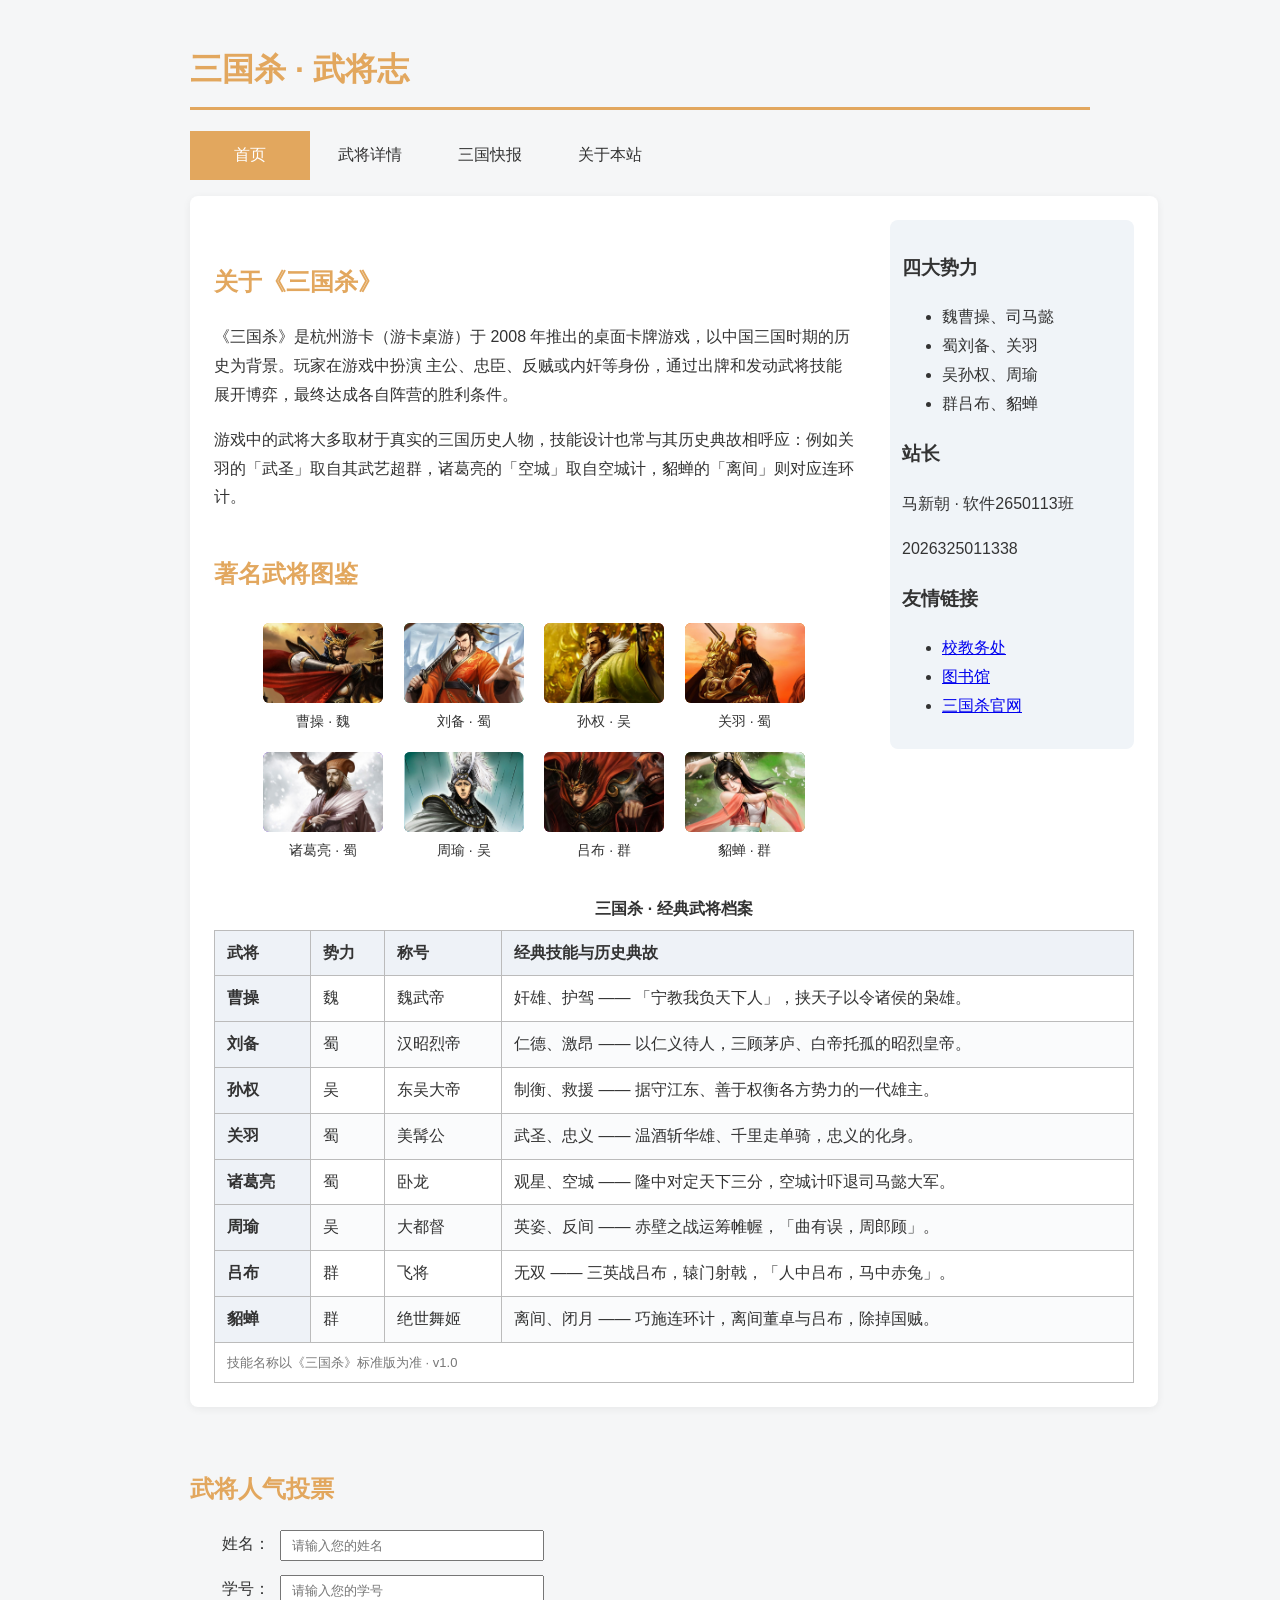
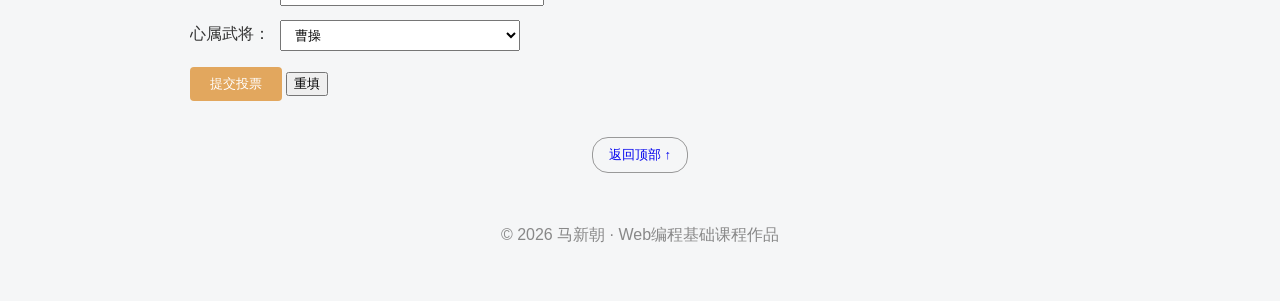
==== commit eab5b119: "表单输入框调整" ====
--- a/index.html
+++ b/index.html
@@ -239,6 +239,7 @@
         <caption>
           三国杀 · 经典武将档案
         </caption>
+        
         <thead>
           <tr>
             <th scope="col">武将</th>
--- a/css/index.css
+++ b/css/index.css
@@ -86,13 +86,13 @@
 }
 
 .order label {
-    float: none;                        /* 取消 style.css 的左浮动 */
-    display: block;                     /* 独占一行 → 标签竖排在输入框上方 */
-    width: auto;
-    text-align: left;
-    margin-bottom: 4px;
+    display: inline-block;  /* 从「独占一行」改成「行内」 */
+    margin-bottom: 0;       /* 删掉原来的下间距 */
+    margin-right: 10px;     /* 补一个右间距 */
+    vertical-align: middle; /* 与输入框垂直居中 */
+    width: 80px; 
+    text-align: right;      /* 冒号成一条竖线 */
 }
-
 .order .field { margin: 0 0 14px; }
 
 .order input,
@@ -118,22 +118,4 @@
     font-size: 13px;
 }
 
-.back-top a:hover { background: #e5e5e5; }
-
-/* ===== 7. 页首标题与导航并行展示 =====
-header#top {
-    float: left;                        标题靠左
-    margin: 10px 0 0 24px;
-}
-
-header#top h1 {
-    margin: 0;
-    padding-bottom: 6px;
-}
-
-nav {
-    float: right;                       导航靠右，与标题同一行
-    margin: 14px 24px 0 0;
-}
-
-.container { clear: both; }              版心从标题/导航这一行的下方开始 */
+.back-top a:hover { background: #e5e5e5; }
